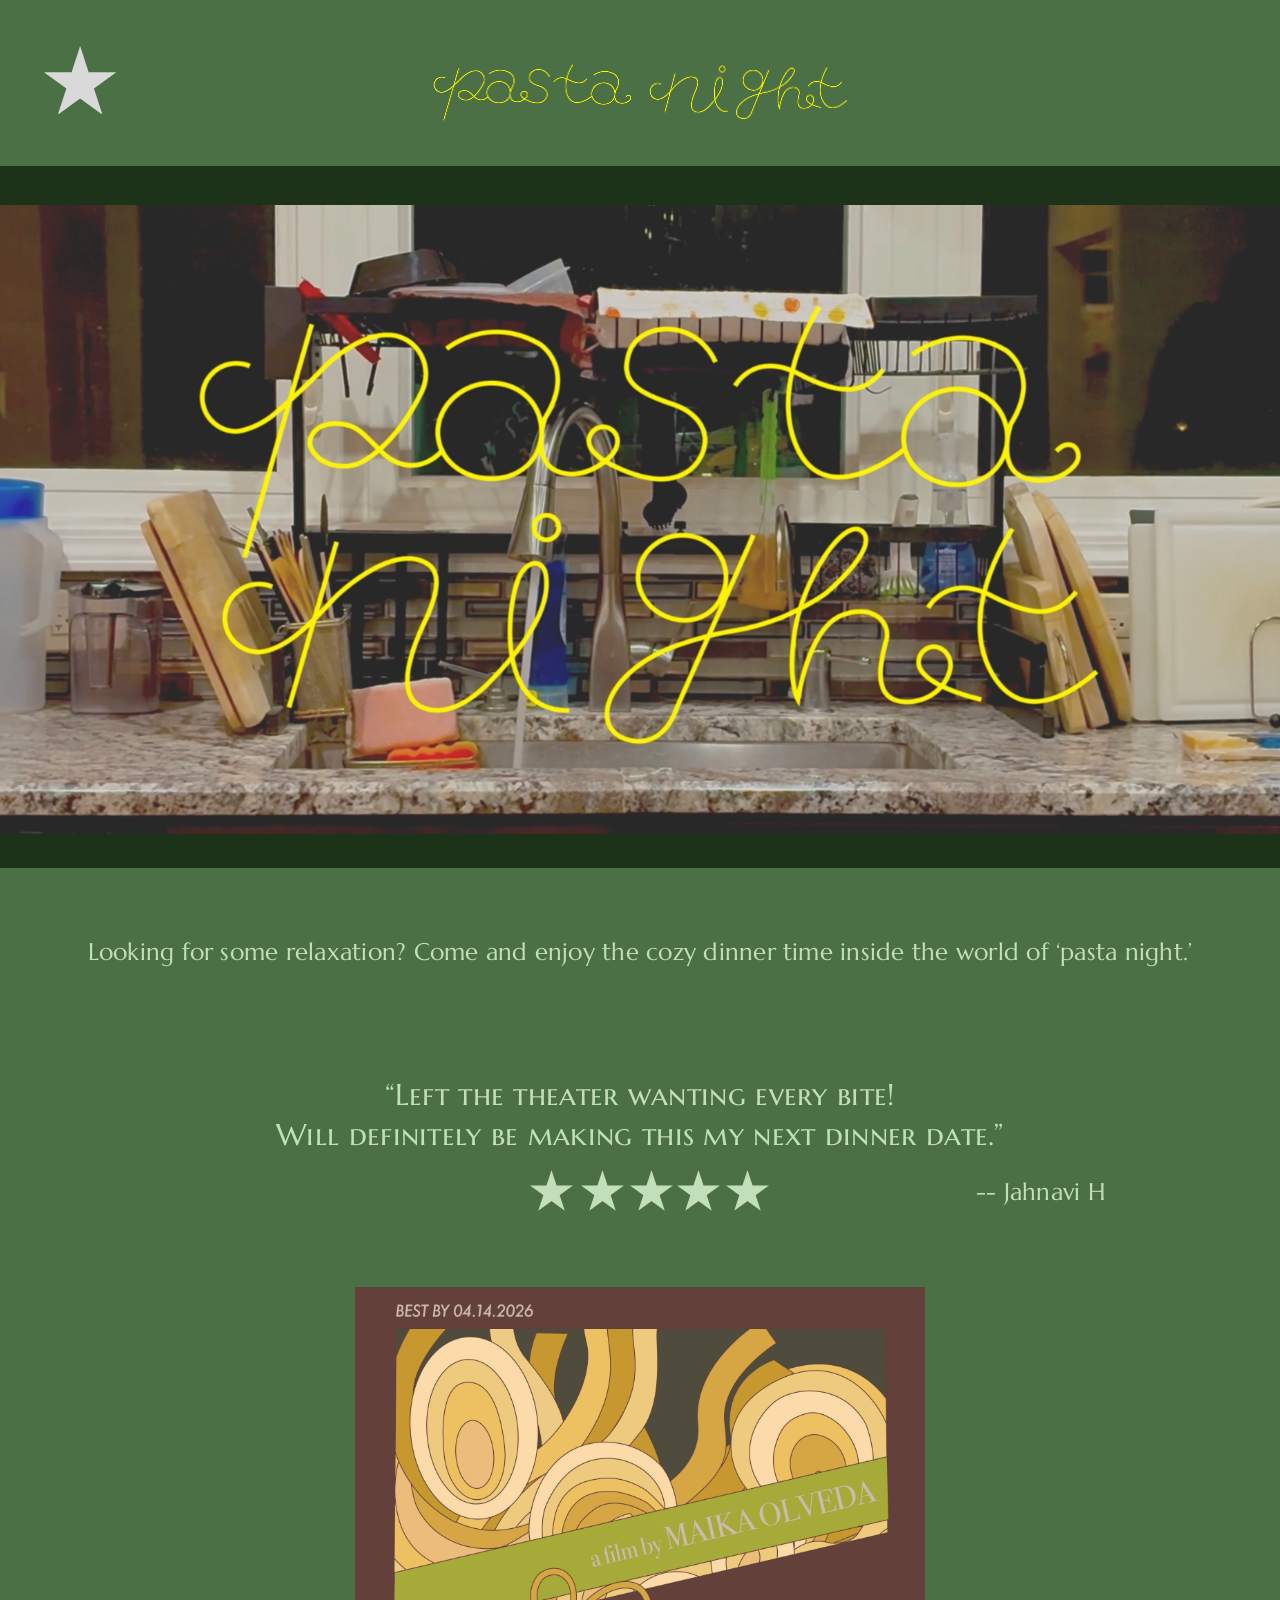
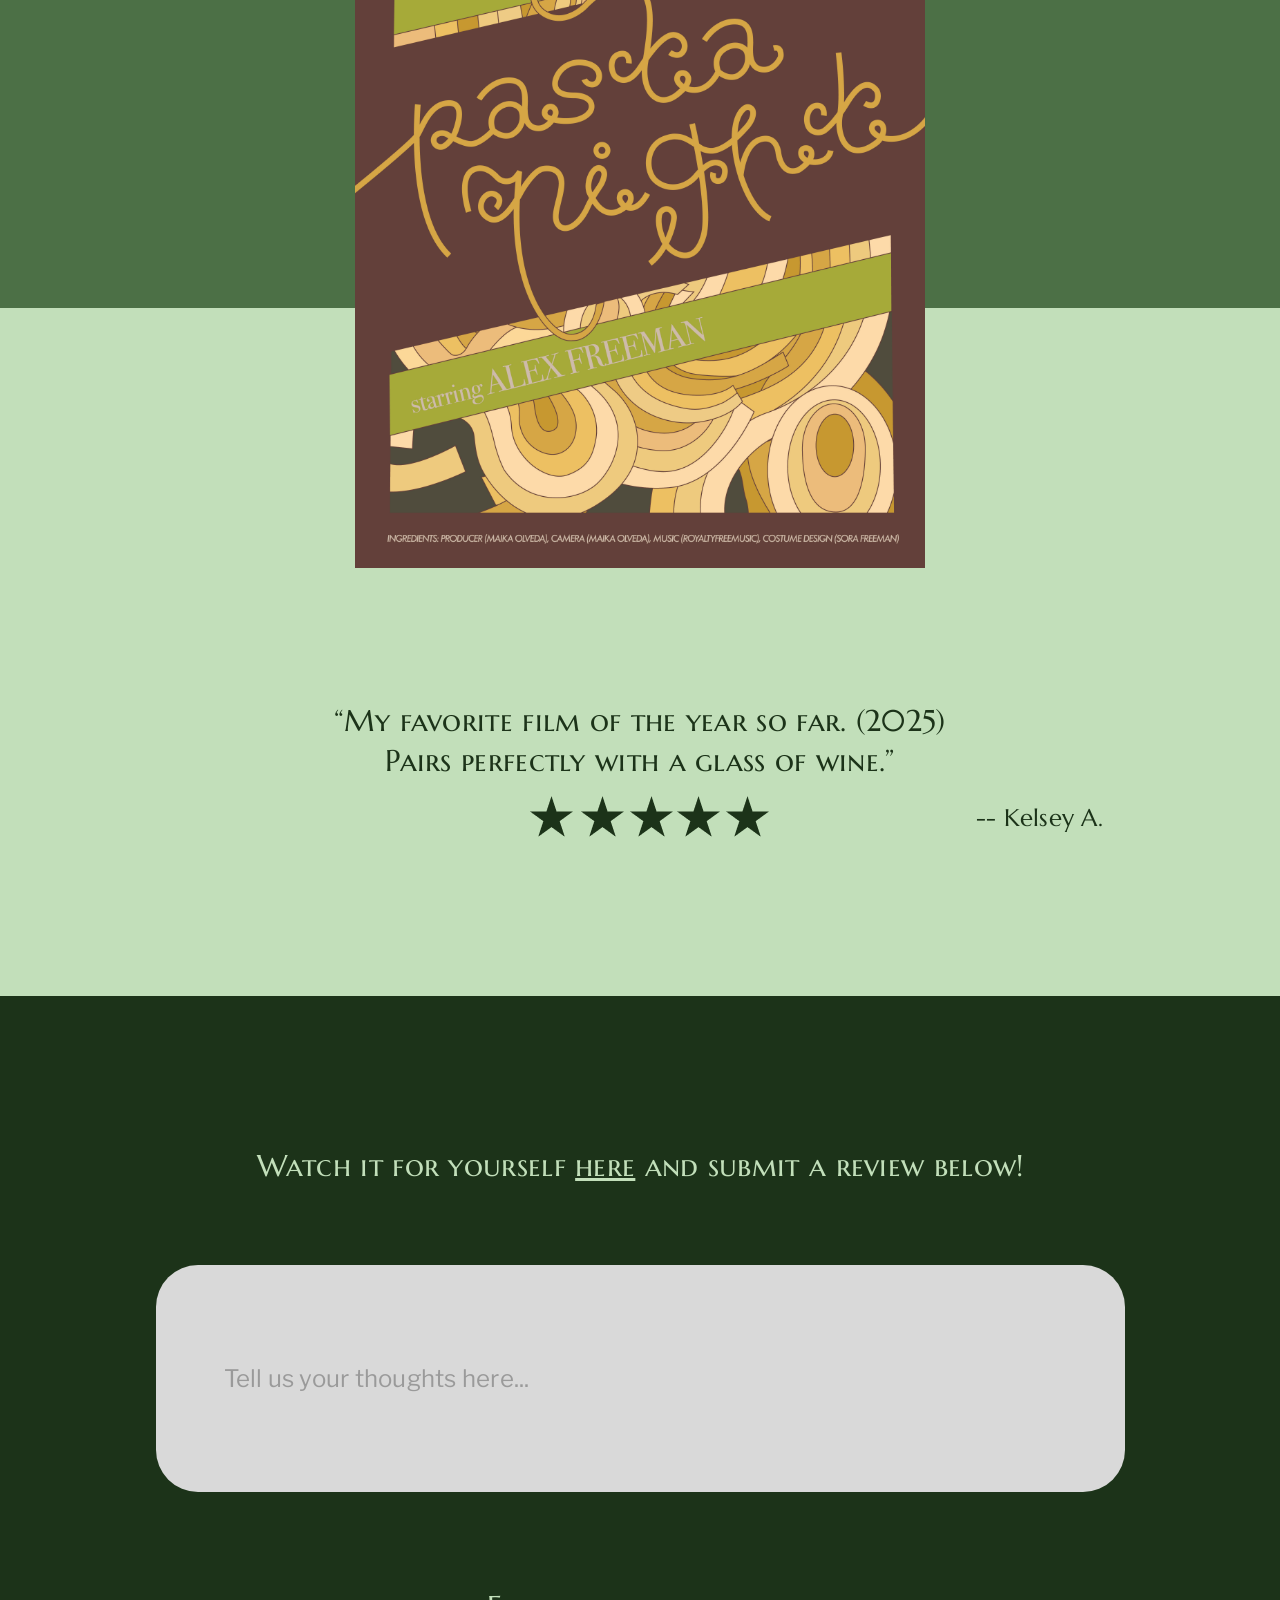
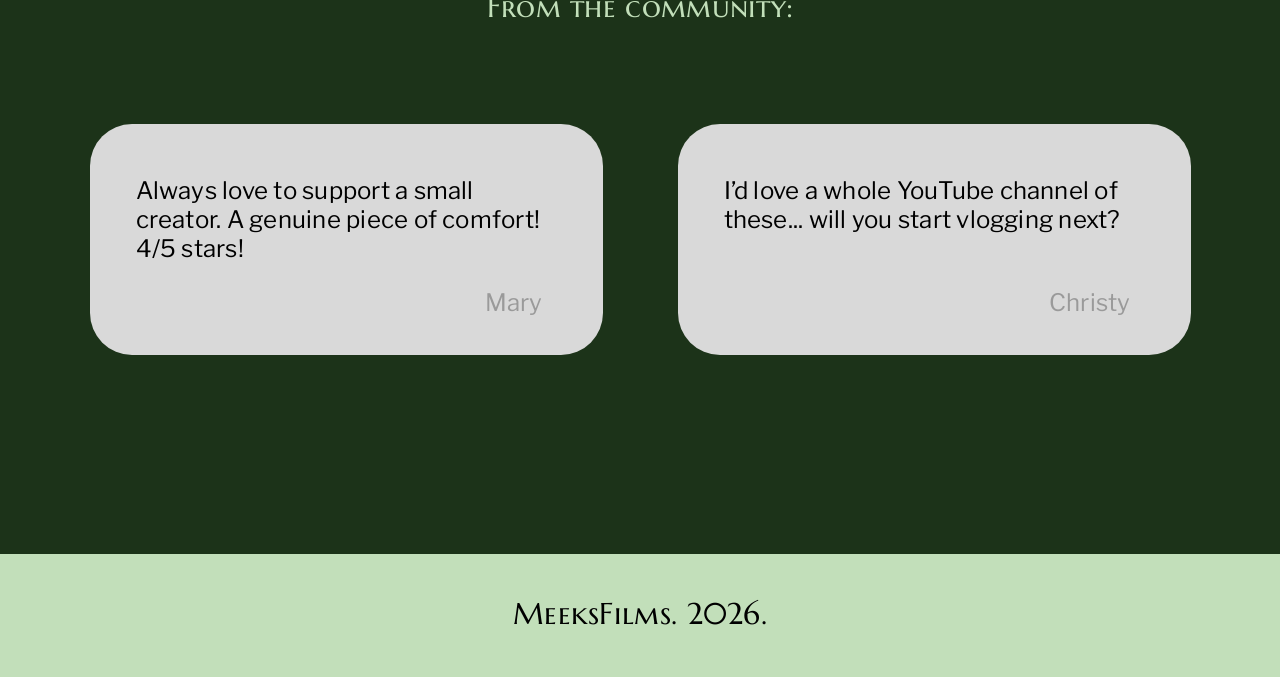
==== index.html @ b34c4b1b "first page" ====
<!DOCTYPE html>
<html lang="en">
<head>
  <meta charset="utf-8">
  <meta name="viewport" content="width=device-width, initial-scale=1">
  <title>Pasta Night</title>
  <link href="https://fonts.googleapis.com/css2?family=Libre+Franklin&family=Marcellus&family=Marcellus+SC&display=swap" rel="stylesheet">
  <link href="styles.css" rel="stylesheet">
</head>
<body class="page">

  <header class="site-header">
    <nav>
      <ul class="nav-list">
        <li class="star-item">
          <button class="star-button" popovertarget="site-menu">
            <img class="star-image" src="images/star-7.png" alt="Open menu">
            <img class="star-image-hover" src="images/star-7-hover.png" alt="">
          </button>
        </li>
        <li class="logo-item">
          <a class="logo-link" href="index.html">
            <img class="logo-pasta" src="images/object-1.png" alt="pasta">
            <img class="logo-night" src="images/object-2.png" alt="night">
          </a>
        </li>
      </ul>
    </nav>

    <nav class="menu-panel" id="site-menu" popover>
      <button class="menu-star-button" popovertarget="site-menu" popovertargetaction="hide">
        <img class="menu-star-image" src="images/star-7.png" alt="Close menu">
      </button>
      <ul class="menu-list">
        <li><a class="menu-link" href="about.html">About</a></li>
        <li><a class="menu-link" href="film.html">Film</a></li>
        <li><a class="menu-link" href="recipe.html">Recipe</a></li>
        <li><a class="menu-link" href="concepts.html">Concepts &amp; Stills</a></li>
        <li><a class="menu-link" href="credits.html">Credits</a></li>
      </ul>
    </nav>
  </header>

  <main>

    <section class="hero">
      <img class="hero-image" src="images/image-16.png" alt="Pasta Night title over a kitchen counter">
    </section>

    <section class="quote-section green-section">
      <p class="intro-text">Looking for some relaxation? Come and enjoy the cozy dinner time inside the world of ‘pasta night.’</p>
      <div class="page-width">
        <p class="quote-text">“Left the theater wanting every bite!<br>Will definitely be making this my next dinner date.”</p>
        <div class="review-row">
          <img class="review-stars" src="images/group-1.png" alt="5 stars">
          <p class="review-name">-- Jahnavi H</p>
        </div>
      </div>
    </section>

    <section class="poster-section">
      <img class="poster-image" src="images/finalposterp2-1.jpg" alt="Pasta Night movie poster">
    </section>

    <section class="quote-section light-section">
      <div class="page-width">
        <p class="quote-text dark-text">“My favorite film of the year so far. (2025)<br>Pairs perfectly with a glass of wine.”</p>
        <div class="review-row">
          <img class="review-stars" src="images/group-2.png" alt="5 stars">
          <p class="review-name dark-text">-- Kelsey A.</p>
        </div>
      </div>
    </section>

    <section class="review-section">
      <p class="section-heading">Watch it for yourself <a class="watch-link" href="film.html">here</a> and submit a review below!</p>

      <div class="review-area">
        <button class="review-box review-box-tall review-hint">Tell us your thoughts here...</button>
      </div>

      <h2 class="section-heading community-heading">From the community:</h2>

      <div class="comment-list">
        <article class="comment-card">
          <p class="comment-text">Always love to support a small creator. A genuine piece of comfort!<br>4/5 stars!</p>
          <p class="comment-name">Mary</p>
        </article>
        <article class="comment-card">
          <p class="comment-text">I’d love a whole YouTube channel of these... will you start vlogging next?</p>
          <p class="comment-name">Christy</p>
        </article>
      </div>
    </section>

  </main>

  <footer class="site-footer">
    <p class="footer-text">MeeksFilms. 2026.</p>
  </footer>

  <script src="script.js"></script>
</body>
</html>
---- styles.css ----
/* ---------- Colors (from the Figma variables) ---------- */

body {
  --primary: #4c7046;
  --secondary: #1c3319;
  --tertiary: #c2dfba;
  --gray-text: #9a9a9a;
  --card-gray: #d9d9d9;
}

/* ---------- Page basics ---------- */

.page {
  margin: 0;
  background-color: var(--tertiary);
  font-family: "Libre Franklin", sans-serif;
  font-size: 24px;
}

/* The Figma design is 1280px wide. This keeps the content
   that wide and centered on bigger screens. */
.page-width {
  width: 1280px;
  margin: 0 auto;
}

/* ---------- Header ---------- */

/* The star sits in the top left corner of the browser window.
   The right padding (44px + the star's 72px) matches the space the
   star takes up, so the logo stays centered on the page. */
.site-header {
  height: 166px;
  padding-right: 116px;
  background-color: var(--primary);
}

.nav-list {
  display: flex;
  margin: 0;
  padding: 0;
  list-style: none;
}

.star-item {
  margin: 46px 0 0 44px;
}

/* The star is a button so that it can open the menu */
.star-button {
  display: block;
  padding: 0;
  border: 0;
  background: none;
  cursor: pointer;
}

.star-image {
  display: block;
  width: 72px;
  height: auto;
}

/* A second star, colored with "secondary", that only shows on hover */
.star-image-hover {
  display: none;
  width: 72px;
  height: auto;
}

.star-button:hover .star-image {
  display: none;
}

.star-button:hover .star-image-hover {
  display: block;
}

/* ---------- Pop-up menu ---------- */

/* The browser already puts a popover on top of the page and hides it
   until the star is clicked. These styles place it in the top left
   corner so the two stars line up. */
.menu-panel {
  box-sizing: border-box;
  top: -15px;
  left: -15px;
  width: 412px;
  height: 524px;
  margin: 0;
  padding: 61px 0 0 59px;
  border: 0;
  background-color: rgba(28, 51, 25, 0.87);
}

.menu-star-button {
  display: block;
  margin: 0 0 24px 0;
  padding: 0;
  border: 0;
  background: none;
  cursor: pointer;
}

.menu-star-image {
  display: block;
  width: 72px;
  height: auto;
}

.menu-list {
  margin: 0 0 0 13px;
  padding: 0;
  list-style: none;
}

.menu-link {
  display: block;
  padding: 8px 0;
  font-family: "Marcellus", serif;
  font-size: 32px;
  line-height: 43px;
  letter-spacing: 0.32px;
  text-decoration: none;
  color: #ffffff;
}

/* "auto" on the left and right pushes the logo to the middle */
.logo-item {
  margin: 64px auto 0 auto;
}

.logo-link {
  display: flex;
  gap: 18px;
}

.logo-pasta {
  width: 198px;
  height: auto;
}

.logo-night {
  width: 198px;
  height: auto;
  transform: rotate(-0.5deg);
}

/* ---------- Hero ---------- */

.hero {
  padding: 39px 0 34px 0;
  background-color: var(--secondary);
}

/* The image stays 1280px wide on every screen. On bigger screens the
   dark green behind it fills the extra space on the left and right. */
.hero-image {
  display: block;
  width: 1280px;
  height: 629px;
  margin: 0 auto;
  object-fit: cover;
}

/* ---------- Quote sections (the two reviews) ---------- */

.quote-section {
  text-align: center;
}

.green-section {
  padding: 70px 0 72px 0;
  background-color: var(--primary);
}

.light-section {
  padding: 133px 0 155px 0;
  background-color: var(--tertiary);
}

.intro-text {
  margin: 0 0 108px 0;
  font-family: "Marcellus", serif;
  font-size: 24px;
  line-height: 29px;
  letter-spacing: 0.24px;
  color: var(--tertiary);
}

.quote-text {
  margin: 0 0 15px 0;
  font-family: "Marcellus SC", serif;
  font-size: 30px;
  line-height: 40px;
  letter-spacing: 0.3px;
  color: var(--tertiary);
}

/* The stars start 529px from the left edge, the name sits to their right */
.review-row {
  display: flex;
  align-items: center;
  padding-left: 529px;
  text-align: left;
}

.review-stars {
  display: block;
  width: 241px;
  height: 45px;
}

.review-name {
  margin: 0 0 0 206px;
  font-family: "Marcellus", serif;
  font-size: 24px;
  line-height: 29px;
  letter-spacing: 0.24px;
  color: var(--tertiary);
}

/* Put this class on text that sits on the light green background */
.dark-text {
  color: var(--secondary);
}

/* ---------- Poster ---------- */

/* The poster overlaps two colors. The top 621px is dark green and
   the rest is light green, so the poster looks like it sits on both. */
.poster-section {
  display: flex;
  justify-content: center;
  background: linear-gradient(var(--primary) 621px, var(--tertiary) 621px);
}

.poster-image {
  display: block;
  width: 570px;
  height: 881px;
  object-fit: cover;
}

/* ---------- Submit a review ---------- */

.review-section {
  padding: 151px 0 199px 0;
  background-color: var(--secondary);
}

.section-heading {
  margin: 0 0 81px 0;
  font-family: "Marcellus SC", serif;
  font-size: 30px;
  font-weight: 400;
  line-height: 37px;
  letter-spacing: 0.3px;
  text-align: center;
  color: var(--tertiary);
}

.community-heading {
  margin-bottom: 99px;
}

.watch-link {
  color: var(--tertiary);
  text-decoration: underline;
}

/* The area stays 227px tall, so the page below does not jump
   when the box changes size */
.review-area {
  display: flex;
  justify-content: center;
  align-items: center;
  height: 227px;
  margin: 0 0 96px 0;
}

/* The box is a button. Clicking it runs script.js, which swaps
   the text and these classes to show each step of writing a review. */
.review-box {
  box-sizing: border-box;
  width: 969px;
  border: 0;
  border-radius: 42px;
  background-color: var(--card-gray);
  font-family: "Libre Franklin", sans-serif;
  font-size: 24px;
  line-height: 29px;
  letter-spacing: 0.24px;
  text-align: left;
  cursor: text;
}

/* The big box (review) and the small box (name) */
.review-box-tall {
  height: 227px;
  padding: 63px 68px;
}

.review-box-short {
  height: 104px;
  padding: 37px 68px;
}

/* Gray text is a hint, black text is "typed" text */
.review-hint {
  color: var(--gray-text);
}

.review-typed {
  color: #000000;
}

/* ---------- Community comments ---------- */

.comment-list {
  display: flex;
  justify-content: center;
  gap: 75px;
}

.comment-card {
  box-sizing: border-box;
  display: flex;
  flex-direction: column;
  justify-content: space-between;
  width: 513px;
  height: 231px;
  padding: 52px 46px 38px 46px;
  border-radius: 42px;
  background-color: var(--card-gray);
}

.comment-text {
  width: 421px;
  margin: 0;
  font-size: 24px;
  line-height: 29px;
  letter-spacing: 0.24px;
  color: #000000;
}

.comment-name {
  margin: 0 14px 0 0;
  font-size: 24px;
  line-height: 29px;
  letter-spacing: 0.24px;
  text-align: right;
  color: var(--gray-text);
}

/* ---------- Footer ---------- */

.site-footer {
  padding: 41px 0 45px 0;
  background-color: var(--tertiary);
}

.footer-text {
  margin: 0;
  font-family: "Marcellus SC", serif;
  font-size: 30px;
  line-height: 37px;
  letter-spacing: 0.3px;
  text-align: center;
  color: #000000;
}
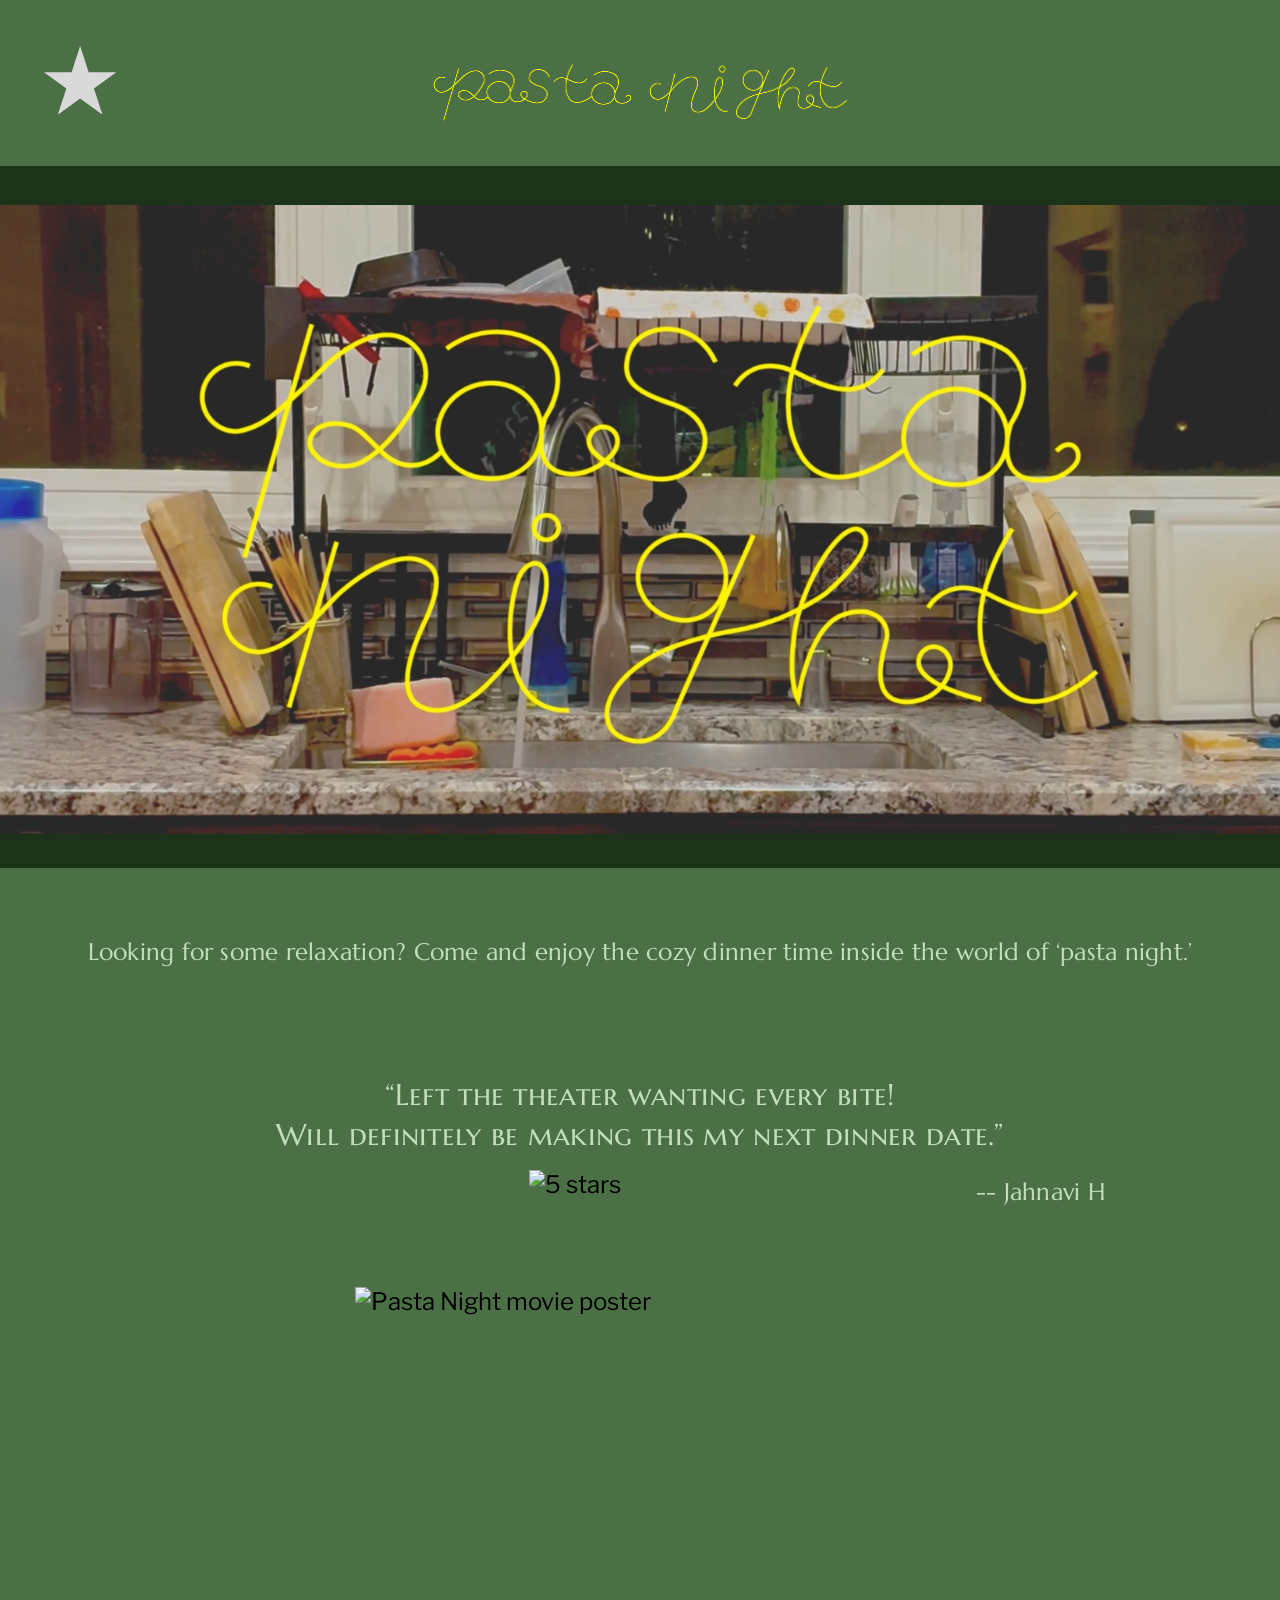
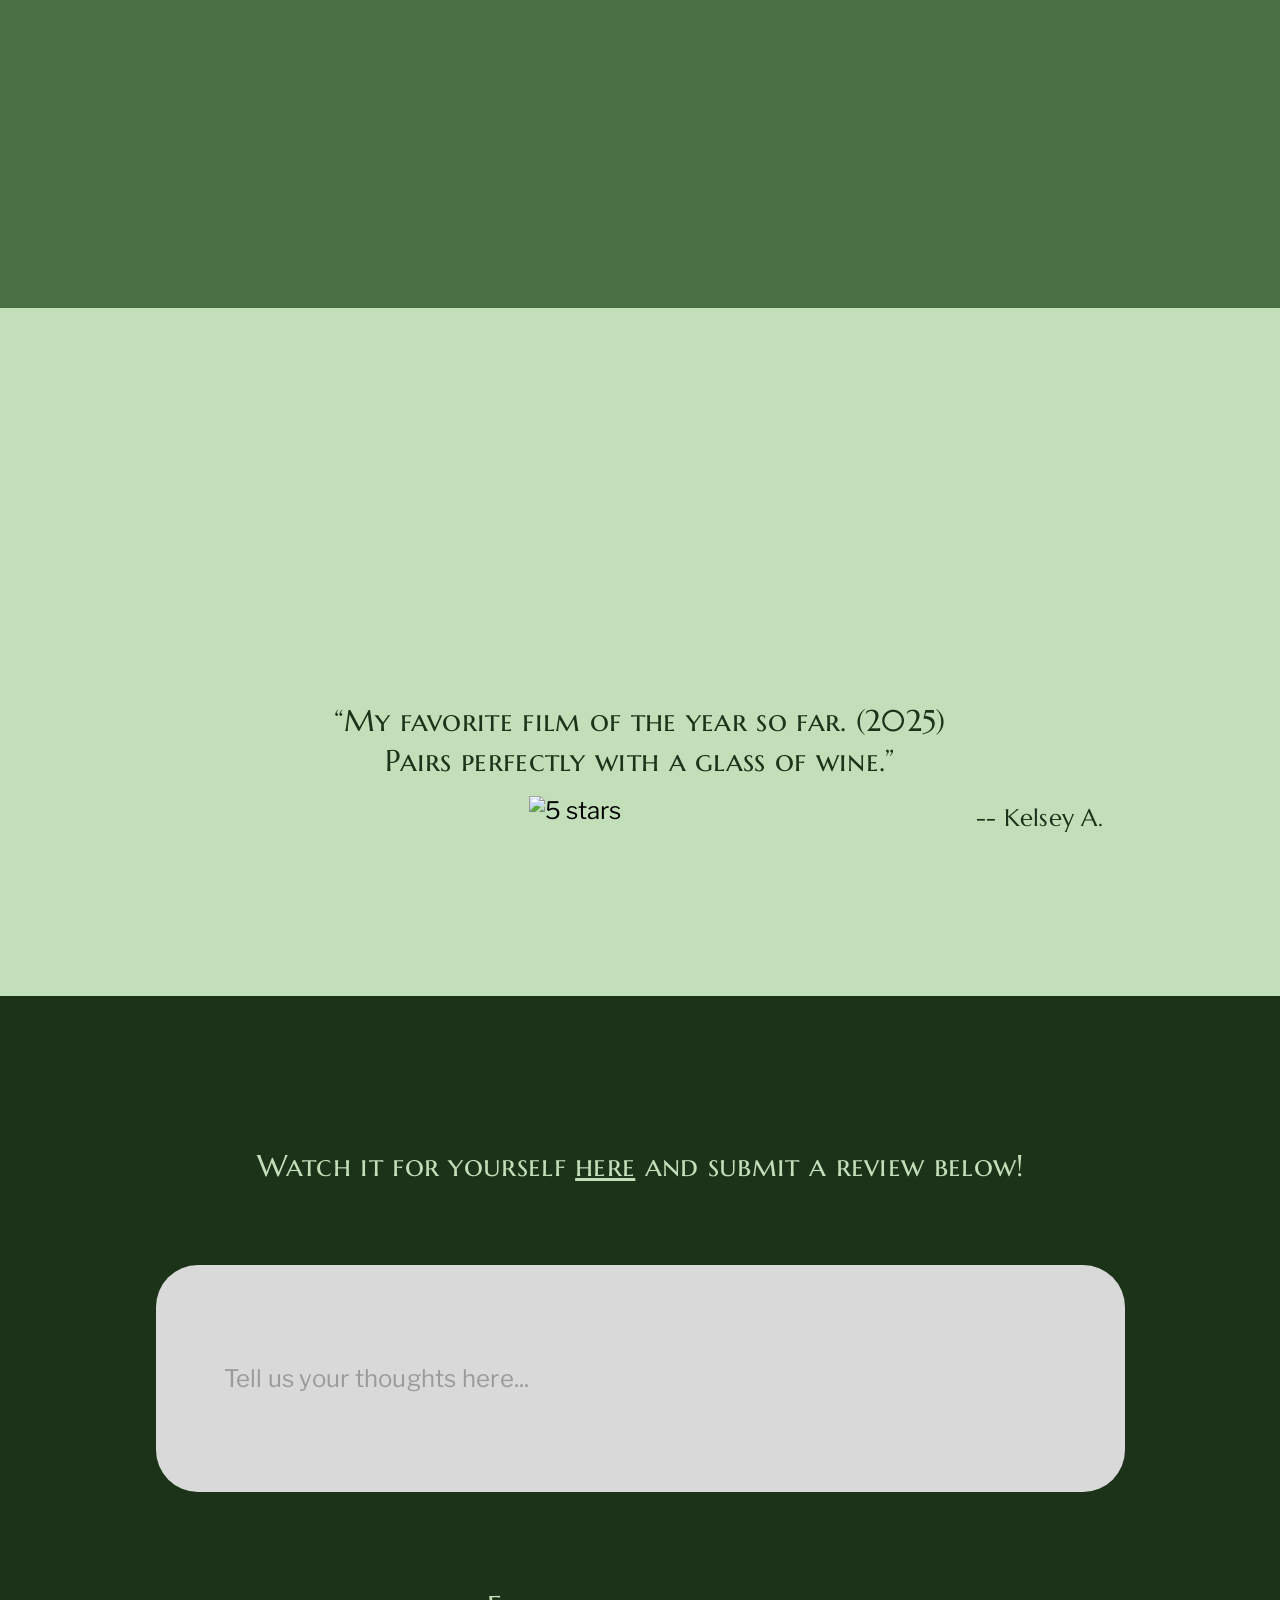
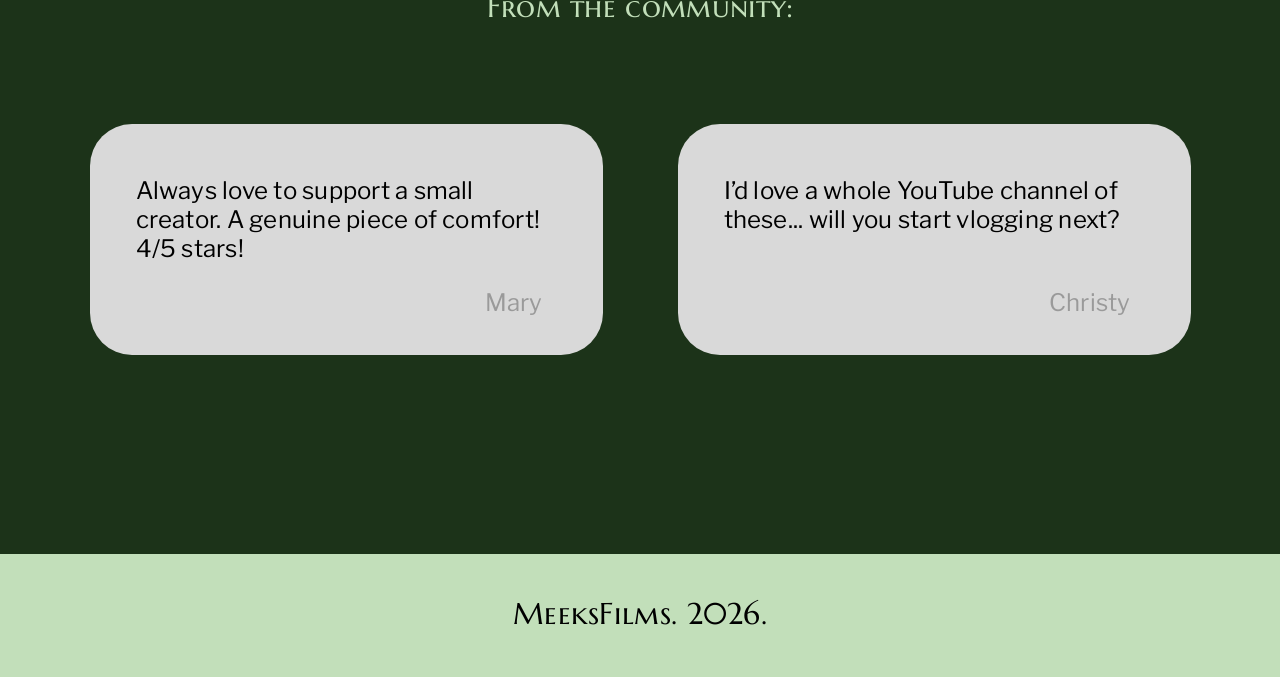
==== commit 49d917cf: "about and film page" ====
--- a/index.html
+++ b/index.html
@@ -52,21 +52,21 @@
       <div class="page-width">
         <p class="quote-text">“Left the theater wanting every bite!<br>Will definitely be making this my next dinner date.”</p>
         <div class="review-row">
-          <img class="review-stars" src="images/group-1.png" alt="5 stars">
+          <img class="review-stars" src="images/group-1.svg" alt="5 stars">
           <p class="review-name">-- Jahnavi H</p>
         </div>
       </div>
     </section>
 
     <section class="poster-section">
-      <img class="poster-image" src="images/finalposterp2-1.jpg" alt="Pasta Night movie poster">
+      <img class="poster-image" src="images/finalposterp2-1.png" alt="Pasta Night movie poster">
     </section>
 
     <section class="quote-section light-section">
       <div class="page-width">
         <p class="quote-text dark-text">“My favorite film of the year so far. (2025)<br>Pairs perfectly with a glass of wine.”</p>
         <div class="review-row">
-          <img class="review-stars" src="images/group-2.png" alt="5 stars">
+          <img class="review-stars" src="images/group-2.svg" alt="5 stars">
           <p class="review-name dark-text">-- Kelsey A.</p>
         </div>
       </div>
--- a/styles.css
+++ b/styles.css
@@ -353,11 +353,226 @@
   color: var(--gray-text);
 }
 
+/* ---------- About page: title bands ---------- */
+
+/* The dark green bars that hold "ABOUT" and "TEAM" */
+.title-band {
+  height: 136px;
+  margin-top: 12px;
+  background-color: var(--secondary);
+}
+
+.page-title {
+  margin: 0;
+  padding: 23px 53px 0 0;
+  font-family: "Syncopate", sans-serif;
+  font-size: 75px;
+  font-weight: 400;
+  line-height: 90px;
+  letter-spacing: -0.75px;
+  text-align: right;
+  color: var(--tertiary);
+}
+
+/* ---------- About page: film summary ---------- */
+
+/* Like the hero on the Home page, this photo stays 1280px wide */
+.about-photo {
+  display: block;
+  width: 1280px;
+  height: 626px;
+  margin: 12px auto 0 auto;
+  object-fit: cover;
+}
+
+.film-summary {
+  margin-top: 12px;
+  padding: 40px 0 50px 0;
+  background-color: var(--primary);
+}
+
+.film-summary-heading {
+  margin: 0 0 11px 39px;
+  font-family: "Marcellus", serif;
+  font-size: 32px;
+  font-weight: 400;
+  line-height: 40px;
+  letter-spacing: 0.32px;
+  color: #ffffff;
+}
+
+.film-summary-text {
+  margin: 0 0 0 53px;
+  max-width: 1174px;
+  font-size: 24px;
+  line-height: 29px;
+  letter-spacing: 0.24px;
+  color: var(--tertiary);
+}
+
+/* ---------- About page: team ---------- */
+
+.team-intro {
+  margin: 41px 0 49px 0;
+  padding-left: 58px;
+  font-size: 24px;
+  line-height: 29px;
+  letter-spacing: 0.24px;
+  color: #000000;
+}
+
+/* Two team members side by side */
+.team-row {
+  display: flex;
+  justify-content: center;
+  gap: 155px;
+  margin-bottom: 67px;
+}
+
+.team-member {
+  width: 471px;
+}
+
+.photo-box {
+  position: relative;
+  width: 471px;
+  height: 458px;
+  overflow: hidden;
+}
+
+.photo-image {
+  display: block;
+  width: 471px;
+  height: 458px;
+  object-fit: cover;
+}
+
+/* The green cover with contact info. It is hidden until you hover the photo. */
+.photo-overlay {
+  display: none;
+  position: absolute;
+  top: 0;
+  left: 0;
+  flex-direction: column;
+  justify-content: center;
+  align-items: center;
+  gap: 30px;
+  width: 100%;
+  height: 100%;
+  background-color: rgba(76, 112, 70, 0.76);
+}
+
+.photo-box:hover .photo-overlay {
+  display: flex;
+}
+
+.overlay-text {
+  margin: 0;
+  font-size: 24px;
+  line-height: 29px;
+  letter-spacing: 0.24px;
+  text-align: center;
+  color: var(--tertiary);
+}
+
+/* Name on the left, role on the right */
+.member-heading {
+  display: flex;
+  justify-content: space-between;
+  align-items: baseline;
+  margin-top: 19px;
+}
+
+.member-name {
+  margin: 0;
+  font-family: "Marcellus", serif;
+  font-size: 32px;
+  font-weight: 400;
+  line-height: 40px;
+  letter-spacing: 0.32px;
+  color: #000000;
+}
+
+.member-role {
+  margin: 0;
+  font-size: 24px;
+  line-height: 29px;
+  letter-spacing: 0.24px;
+  color: #000000;
+}
+
+.member-bio {
+  margin: 27px 0 0 0;
+  font-size: 24px;
+  line-height: 29px;
+  letter-spacing: 0.24px;
+  color: #000000;
+}
+
+.member-quote {
+  margin: 30px 0 0 0;
+  font-size: 24px;
+  line-height: 29px;
+  letter-spacing: 0.24px;
+  text-align: right;
+  color: #000000;
+}
+
+.closing-photo {
+  display: block;
+  width: 1280px;
+  height: 685px;
+  margin: 10px auto 0 auto;
+  object-fit: cover;
+}
+
+/* ---------- Film page ---------- */
+
+/* The light green strip with the sentence under the FILM title */
+.film-intro {
+  margin-top: 0;
+  padding: 39px 0 36px 44px;
+  background-color: var(--tertiary);
+}
+
+.film-intro-text {
+  margin: 0;
+  font-size: 24px;
+  line-height: 29px;
+  letter-spacing: 0.24px;
+  color: #000000;
+}
+
+.film-link {
+  color: var(--primary);
+  text-decoration: underline;
+}
+
+/* The dark green box that holds the video.
+   107px + 640px video + 107px = 854px tall, like the Figma design. */
+.video-section {
+  padding: 107px 0;
+  background-color: var(--primary);
+}
+
+.video-player {
+  display: block;
+  width: 1138px;
+  height: 640px;
+  margin: 0 auto;
+  border: 0;
+}
+
 /* ---------- Footer ---------- */
 
 .site-footer {
   padding: 41px 0 45px 0;
   background-color: var(--tertiary);
+}
+
+/* The Film page has a taller footer with extra light green space above the text */
+.film-footer {
+  padding: 252px 0 45px 0;
 }
 
 .footer-text {
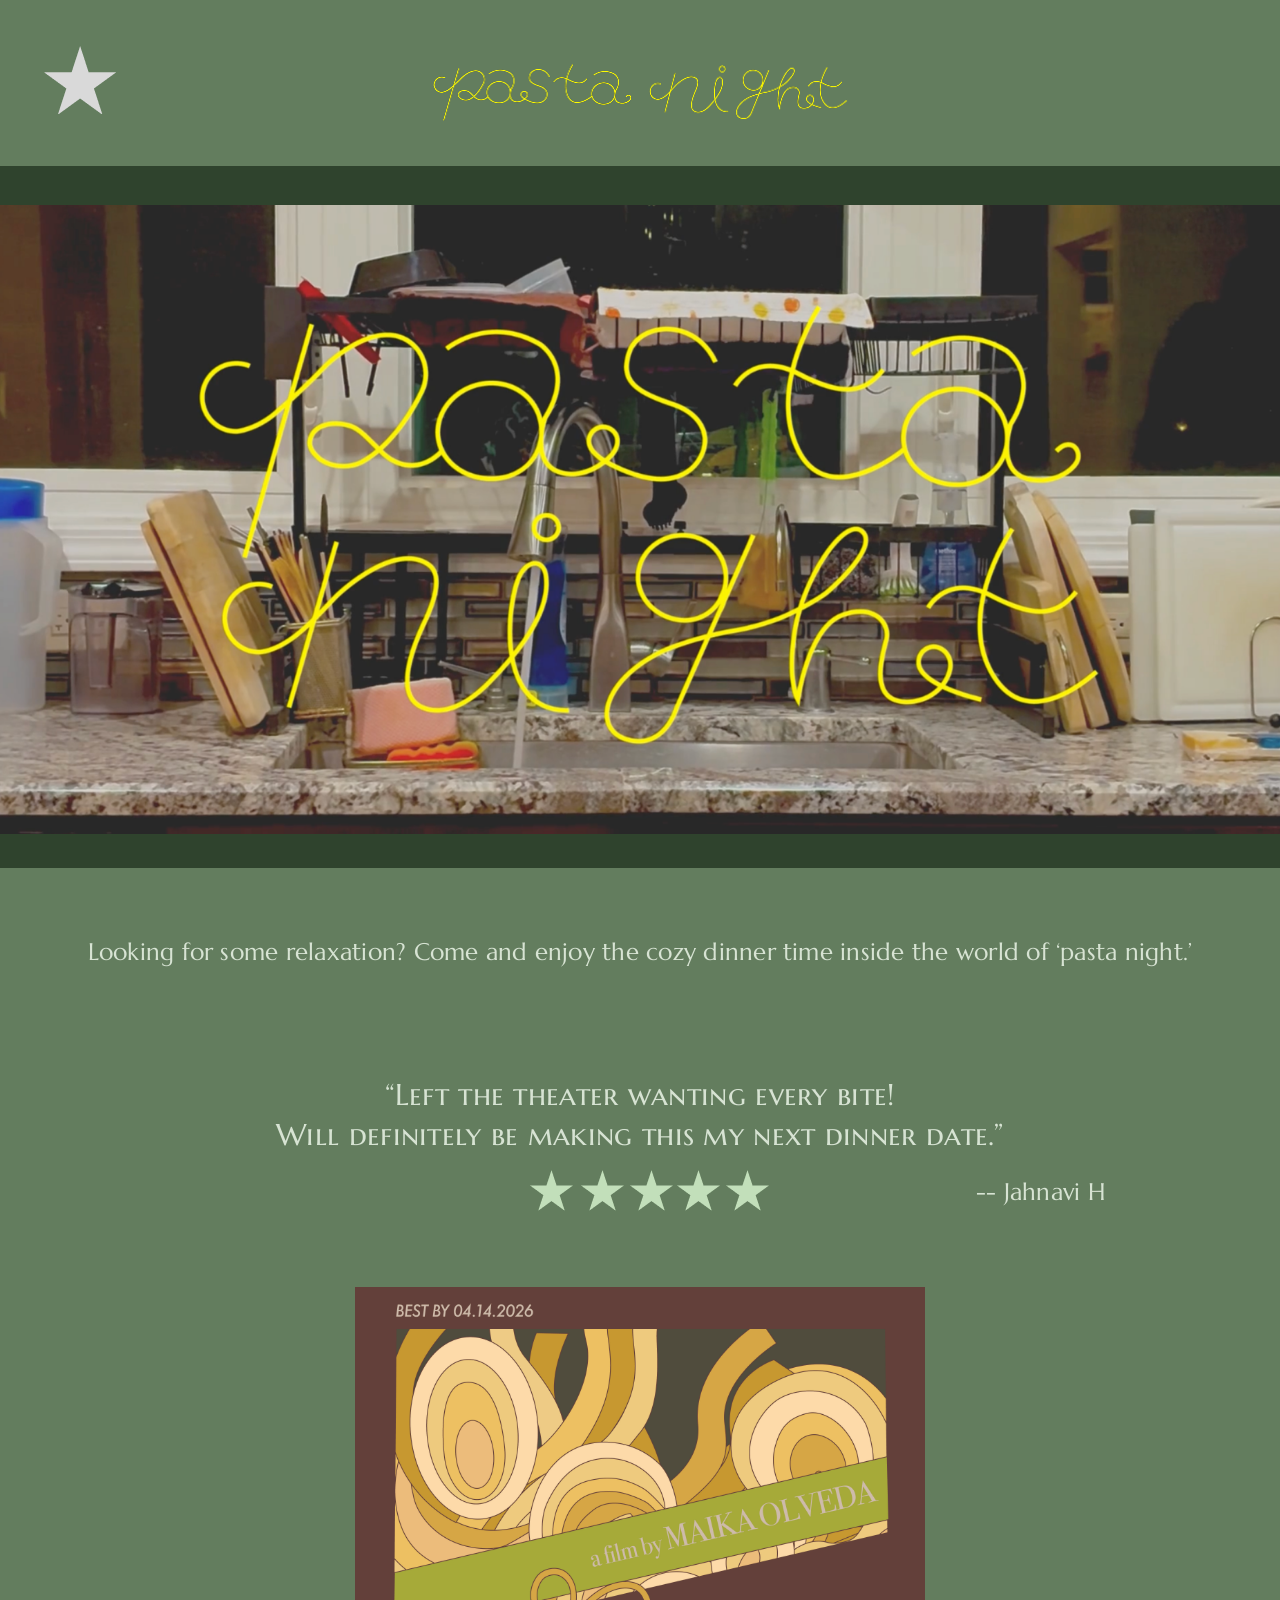
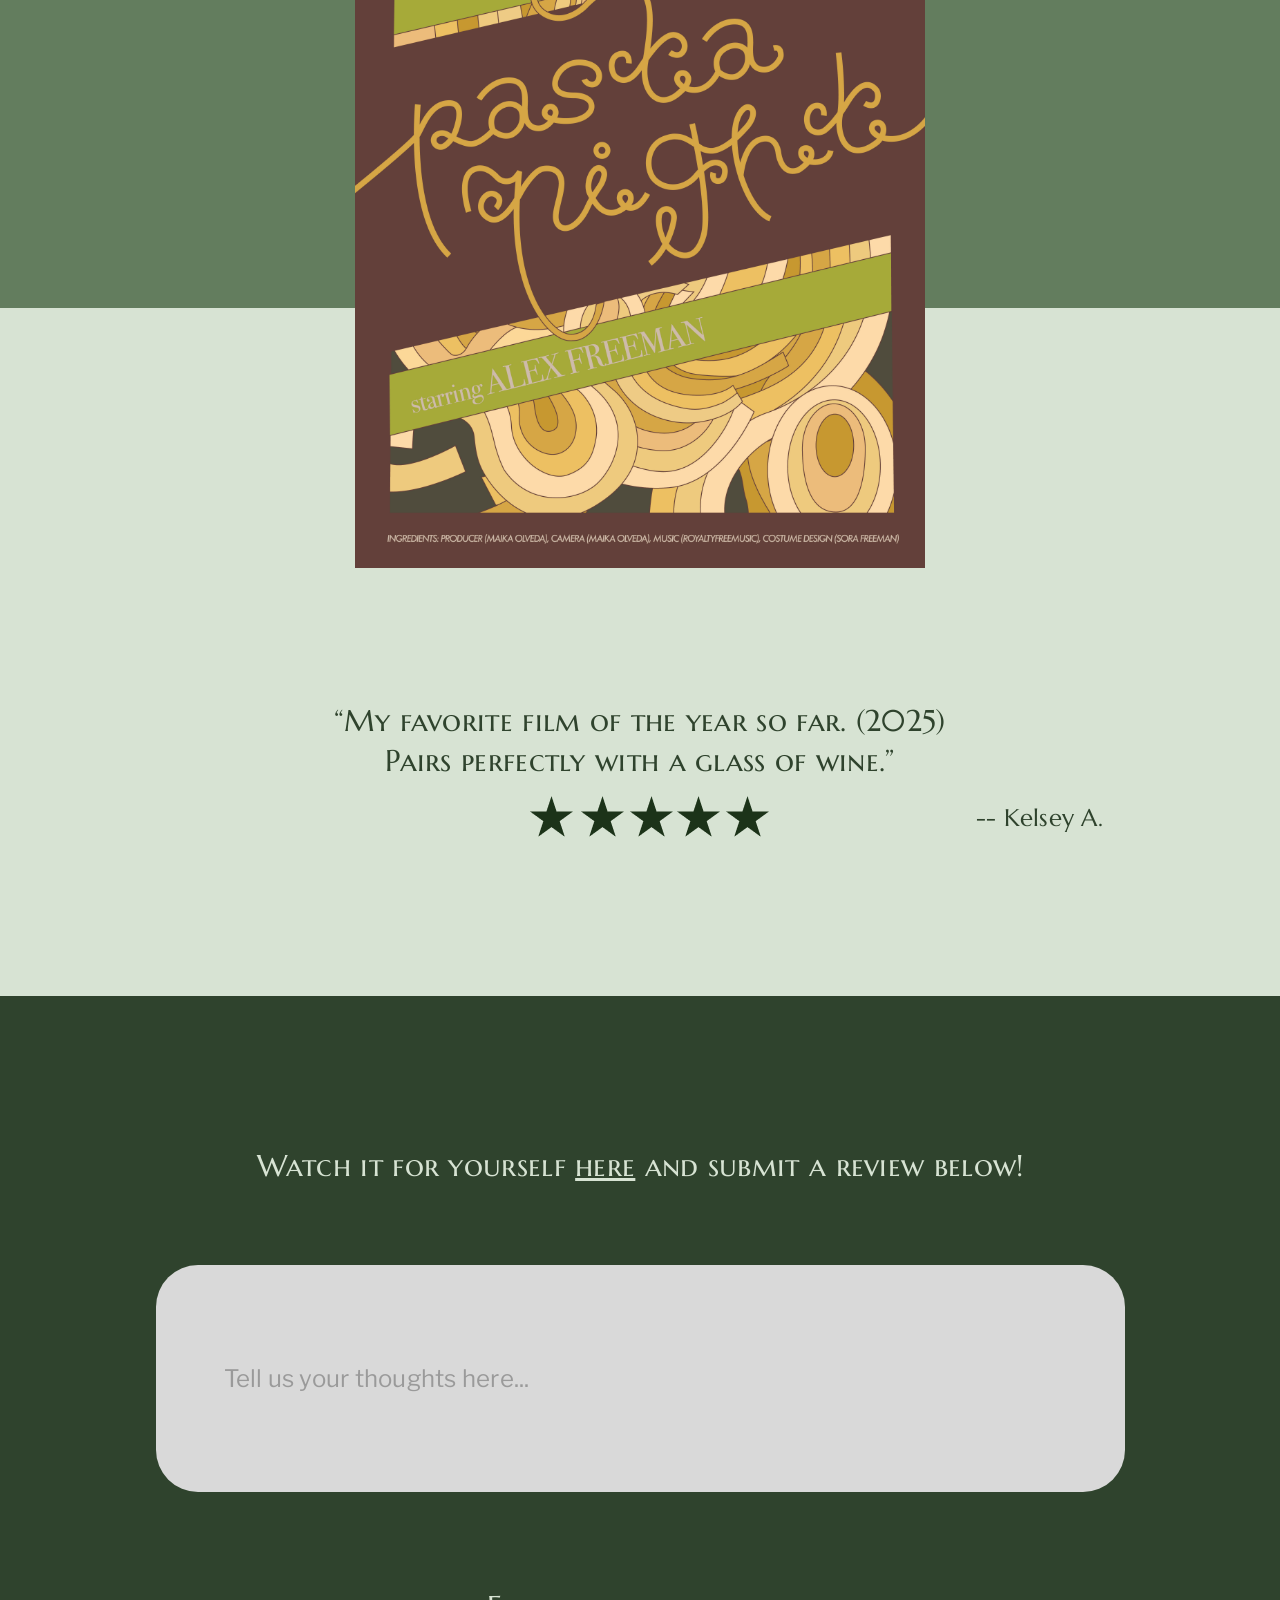
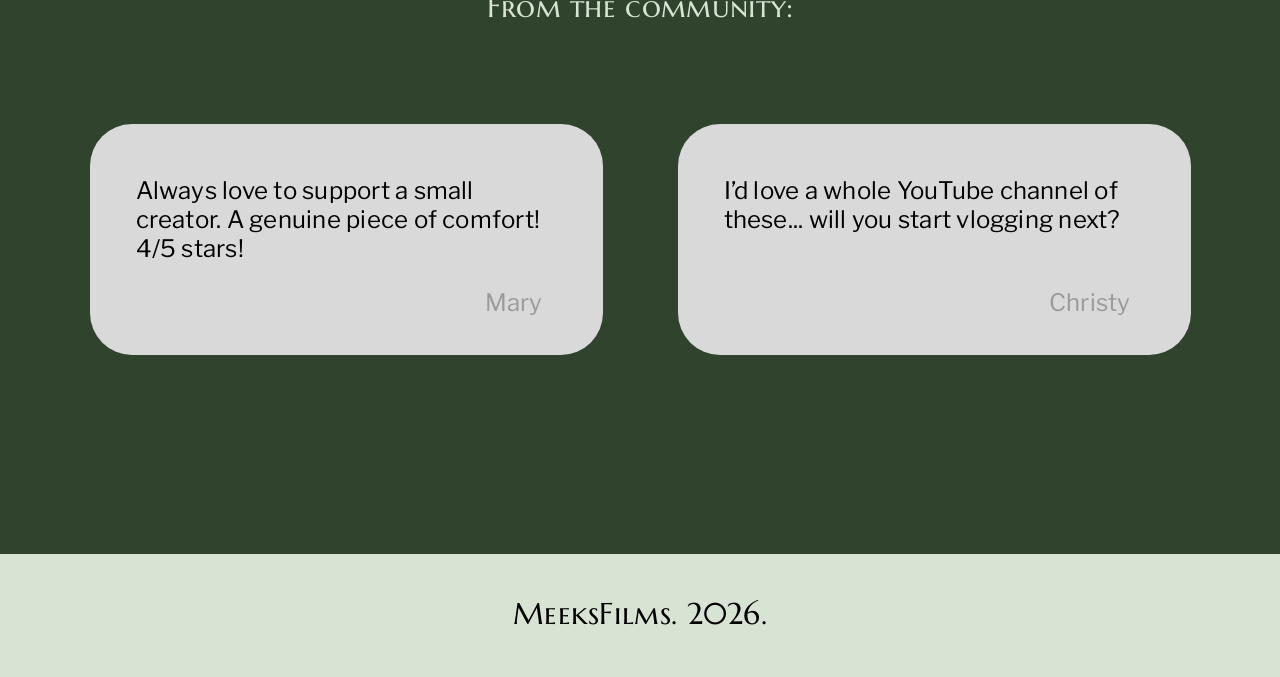
==== commit 2382c36a: "finished desktop all pages" ====
--- a/index.html
+++ b/index.html
@@ -35,7 +35,7 @@
         <li><a class="menu-link" href="about.html">About</a></li>
         <li><a class="menu-link" href="film.html">Film</a></li>
         <li><a class="menu-link" href="recipe.html">Recipe</a></li>
-        <li><a class="menu-link" href="concepts.html">Concepts &amp; Stills</a></li>
+        <li><a class="menu-link" href="concepts.html">Concepts</a></li>
         <li><a class="menu-link" href="credits.html">Credits</a></li>
       </ul>
     </nav>
@@ -52,21 +52,21 @@
       <div class="page-width">
         <p class="quote-text">“Left the theater wanting every bite!<br>Will definitely be making this my next dinner date.”</p>
         <div class="review-row">
-          <img class="review-stars" src="images/group-1.svg" alt="5 stars">
+          <img class="review-stars" src="images/group-1.png" alt="5 stars">
           <p class="review-name">-- Jahnavi H</p>
         </div>
       </div>
     </section>
 
     <section class="poster-section">
-      <img class="poster-image" src="images/finalposterp2-1.png" alt="Pasta Night movie poster">
+      <img class="poster-image" src="images/finalposterp2-1.jpg" alt="Pasta Night movie poster">
     </section>
 
     <section class="quote-section light-section">
       <div class="page-width">
         <p class="quote-text dark-text">“My favorite film of the year so far. (2025)<br>Pairs perfectly with a glass of wine.”</p>
         <div class="review-row">
-          <img class="review-stars" src="images/group-2.svg" alt="5 stars">
+          <img class="review-stars" src="images/group-2.png" alt="5 stars">
           <p class="review-name dark-text">-- Kelsey A.</p>
         </div>
       </div>
--- a/styles.css
+++ b/styles.css
@@ -1,9 +1,9 @@
 /* ---------- Colors (from the Figma variables) ---------- */
 
 body {
-  --primary: #4c7046;
-  --secondary: #1c3319;
-  --tertiary: #c2dfba;
+  --primary: #637d5e;
+  --secondary: #2f432d;
+  --tertiary: #d7e3d3;
   --gray-text: #9a9a9a;
   --card-gray: #d9d9d9;
 }
@@ -90,7 +90,7 @@
   margin: 0;
   padding: 61px 0 0 59px;
   border: 0;
-  background-color: rgba(28, 51, 25, 0.87);
+  background-color: rgba(47, 67, 45, 0.87);
 }
 
 .menu-star-button {
@@ -459,7 +459,7 @@
   gap: 30px;
   width: 100%;
   height: 100%;
-  background-color: rgba(76, 112, 70, 0.76);
+  background-color: rgba(99, 125, 94, 0.76);
 }
 
 .photo-box:hover .photo-overlay {
@@ -531,7 +531,7 @@
 /* The light green strip with the sentence under the FILM title */
 .film-intro {
   margin-top: 0;
-  padding: 39px 0 36px 44px;
+  padding: 39px 0 36px 0;
   background-color: var(--tertiary);
 }
 
@@ -540,6 +540,7 @@
   font-size: 24px;
   line-height: 29px;
   letter-spacing: 0.24px;
+  text-align: center;
   color: #000000;
 }
 
@@ -563,6 +564,483 @@
   border: 0;
 }
 
+/* ---------- Recipe page ---------- */
+
+/* The light green strip with the sentence under the RECIPE title */
+.recipe-intro {
+  padding: 39px 0 36px 0;
+  background-color: var(--tertiary);
+}
+
+.recipe-intro-text {
+  margin: 0;
+  font-size: 24px;
+  line-height: 29px;
+  letter-spacing: 0.24px;
+  text-align: center;
+  color: #000000;
+}
+
+.recipe-link {
+  color: var(--primary);
+  text-decoration: underline;
+}
+
+/* The green box with the dish name on the left and the photo on the right.
+   52px + 321px photo + 49px = 422px tall, like the Figma design. */
+.recipe-top {
+  background-color: var(--primary);
+}
+
+.recipe-top-row {
+  box-sizing: border-box;
+  display: flex;
+  justify-content: space-between;
+  width: 1280px;
+  margin: 0 auto;
+  padding: 52px 40px 49px 40px;
+}
+
+.recipe-title {
+  width: 524px;
+  margin: 60px 0 0 0;
+  font-family: "Young Serif", serif;
+  font-size: 64px;
+  font-weight: 400;
+  line-height: 68px;
+  letter-spacing: -2.56px;
+  color: #ffffff;
+}
+
+.recipe-photo {
+  display: block;
+  width: 529px;
+  height: 321px;
+  object-fit: cover;
+}
+
+/* Ingredients and Steps each have a photo at the top with a dark green
+   layer on top of it. The layer covers the whole box, so the part below
+   the photo turns a muted green. Each box is 1280px wide and centered, the
+   same width as its photo, so the dark green never spills past the photo. */
+.ingredients-section {
+  margin-top: 16px;
+}
+
+.ingredients-box {
+  width: 1280px;
+  margin: 0 auto;
+  padding: 318px 0 54px 0;
+  background-color: var(--tertiary);
+  background-image: linear-gradient(rgba(47, 67, 45, 0.61), rgba(47, 67, 45, 0.61)), url("images/image-22.png");
+  background-repeat: no-repeat;
+  background-position: center top;
+  background-size: 100% 100%, 1280px 390px;
+}
+
+.steps-section {
+  margin-top: 17px;
+}
+
+.steps-box {
+  width: 1280px;
+  margin: 0 auto;
+  padding: 320px 0 57px 0;
+  background-color: var(--tertiary);
+  background-image: linear-gradient(rgba(47, 67, 45, 0.61), rgba(47, 67, 45, 0.61)), url("images/image-23.png");
+  background-repeat: no-repeat;
+  background-position: center top;
+  background-size: 100% 100%, 1280px 392px;
+}
+
+.recipe-heading {
+  margin: 0 0 78px 89px;
+  font-family: "Young Serif", serif;
+  font-size: 30px;
+  font-weight: 400;
+  line-height: 39px;
+  letter-spacing: -1.2px;
+  color: #ffffff;
+}
+
+/* The Steps heading sits a little farther from its list */
+.steps-heading {
+  margin-bottom: 84px;
+}
+
+/* Two bulleted columns side by side */
+.ingredient-columns {
+  display: flex;
+  padding-left: 101px;
+}
+
+.ingredient-list {
+  box-sizing: border-box;
+  margin: 0;
+  padding: 0 0 0 36px;
+  font-size: 24px;
+  line-height: 29px;
+  letter-spacing: 0.24px;
+  color: #ffffff;
+}
+
+/* This width starts the second column 445px after the first */
+.ingredient-list-first {
+  width: 445px;
+}
+
+.steps-list {
+  box-sizing: border-box;
+  width: 1072px;
+  margin: 0 0 0 95px;
+  padding: 0 0 0 36px;
+  font-size: 24px;
+  line-height: 29px;
+  letter-spacing: 0.24px;
+  color: #ffffff;
+}
+
+/* ---------- Concepts page: intro text ---------- */
+
+/* This sentence is centered under the CONCEPTS title */
+.concepts-intro {
+  padding: 37px 0 36px 0;
+  background-color: var(--tertiary);
+}
+
+.concepts-intro-text {
+  margin: 0;
+  font-size: 24px;
+  line-height: 29px;
+  letter-spacing: 0.24px;
+  text-align: center;
+  color: #000000;
+}
+
+/* ---------- Concepts page: typography title ---------- */
+
+/* The green bar that holds "TYPOGRAPHY". The line height matches the
+   bar's height, which centers the word up and down. */
+.typography-band {
+  height: 137px;
+  background-color: var(--primary);
+}
+
+.typography-title {
+  margin: 0;
+  padding-left: 31px;
+  font-family: "Syncopate", sans-serif;
+  font-size: 60px;
+  font-weight: 400;
+  line-height: 137px;
+  letter-spacing: -0.75px;
+  color: var(--tertiary);
+}
+
+/* ---------- Concepts page: card carousel ---------- */
+
+/* 119px + 601px cards + the arrow row = 846px tall, like the Figma design.
+   The 16px margin leaves a light green gap above, like the gap between the
+   Ingredients and Steps boxes on the Recipe page. */
+.carousel-section {
+  margin-top: 16px;
+  padding-top: 119px;
+  background-color: var(--primary);
+}
+
+/* The row of cards scrolls sideways. Each card snaps into place. */
+.carousel-track {
+  display: flex;
+  gap: 40px;
+  padding: 0 72px;
+  overflow-x: auto;
+  scroll-snap-type: x mandatory;
+  scroll-padding-left: 72px;
+}
+
+/* Every card is the same size. Anything that sticks out gets clipped. */
+.concept-card {
+  display: flex;
+  justify-content: center;
+  flex-shrink: 0;
+  width: 602px;
+  height: 601px;
+  overflow: hidden;
+  scroll-snap-align: start;
+}
+
+.concept-figure {
+  margin: 0;
+}
+
+.concept-image {
+  display: block;
+  object-fit: cover;
+}
+
+/* One size for each image, named after its layer in Figma */
+.image-8 {
+  width: 598px;
+  height: 462px;
+  margin-top: 6px;
+}
+
+.image-6 {
+  width: 352px;
+  height: 469px;
+}
+
+.image-7 {
+  width: 361px;
+  height: 468px;
+}
+
+/* Two pictures stacked in one card */
+.image-2 {
+  width: 301px;
+  height: 287px;
+}
+
+.image-4 {
+  width: 301px;
+  height: 172px;
+  margin-top: 17px;
+}
+
+/* This photo is tilted. The negative margin pulls it up, and the
+   card clips the part that sticks out the top. */
+.image-3 {
+  width: 563px;
+  height: 540px;
+  margin-top: -13px;
+  transform: rotate(-3.3deg);
+}
+
+.image-5 {
+  width: 568px;
+  height: 468px;
+}
+
+.image-9 {
+  width: 366px;
+  height: 468px;
+}
+
+.image-10 {
+  width: 351px;
+  height: 468px;
+}
+
+.concept-caption {
+  margin: 36px 0 0 0;
+  font-size: 24px;
+  line-height: 29px;
+  letter-spacing: 0.24px;
+  color: #ffffff;
+}
+
+/* Card with two stacked pictures: the caption sits a little closer */
+.concept-caption-short {
+  margin-top: 28px;
+}
+
+.concept-caption-tilted {
+  margin: 0 0 0 22px;
+}
+
+/* The two arrows are only a guide that shows people the cards scroll.
+   They are not buttons. The left padding lines the left arrow up
+   at 466px, like the Figma design. */
+.carousel-arrows {
+  display: flex;
+  gap: 59px;
+  padding: 14px 0 90px 466px;
+}
+
+.arrow-image {
+  display: block;
+  height: auto;
+}
+
+.arrow-image-left {
+  width: 138px;
+}
+
+.arrow-image-right {
+  width: 136px;
+}
+
+/* ---------- Concepts page: final typeface ---------- */
+
+.concept-heading {
+  margin: 0;
+  padding: 40px 0 26px 31px;
+  font-family: "Marcellus", serif;
+  font-size: 32px;
+  font-weight: 400;
+  line-height: 40px;
+  letter-spacing: 0.32px;
+  color: #000000;
+}
+
+/* The second heading has a little more space above and below */
+.concept-heading-low {
+  padding: 44px 0 27px 31px;
+}
+
+/* Black paragraph text that sits on the green boxes, right aligned.
+   The font, size, and spacing match the intro sentence at the top of the page. */
+.concept-paragraph {
+  width: 480px;
+  margin: 0;
+  font-family: "Libre Franklin", sans-serif;
+  font-size: 24px;
+  line-height: 29px;
+  letter-spacing: 0.24px;
+  text-align: right;
+  color: #000000;
+}
+
+/* 30px + 361px picture + 34px = 425px tall */
+.final-type-section {
+  background-color: var(--primary);
+}
+
+.final-type-row {
+  box-sizing: border-box;
+  display: flex;
+  justify-content: space-between;
+  width: 1280px;
+  margin: 0 auto;
+  padding: 30px 66px 34px 49px;
+}
+
+.final-type-image {
+  display: block;
+  width: 633px;
+  height: 361px;
+  object-fit: cover;
+}
+
+.final-type-text {
+  margin-top: 40px;
+}
+
+/* 34px + 323px picture + 44px = 401px tall */
+.film-type-section {
+  background-color: var(--primary);
+}
+
+.film-type-row {
+  box-sizing: border-box;
+  display: flex;
+  justify-content: space-between;
+  width: 1280px;
+  margin: 0 auto;
+  padding: 34px 39px 44px 56px;
+}
+
+.film-type-text {
+  margin-top: 24px;
+}
+
+.film-type-image {
+  display: block;
+  width: 657px;
+  height: 323px;
+  object-fit: cover;
+}
+
+/* ---------- Credits page ---------- */
+
+/* The light green strip with the sentence under the CREDITS title */
+.credits-intro {
+  padding: 38px 0;
+  background-color: var(--tertiary);
+}
+
+.credits-intro-text {
+  margin: 0;
+  font-size: 24px;
+  line-height: 29px;
+  letter-spacing: 0.24px;
+  text-align: center;
+  color: #000000;
+}
+
+/* 29px of extra space here plus the 90px under the last bar
+   leaves the same space above the footer as the Figma design */
+.credits-list {
+  padding-bottom: 29px;
+}
+
+/* Each credit is a green bar that opens and closes when you click it.
+   The 90px margin is the light green gap between bars. */
+.credit-item {
+  margin-bottom: 90px;
+  background-color: var(--primary);
+}
+
+/* The always visible part of the bar. Display flex also hides the
+   little arrow the browser adds to a summary on its own. */
+.credit-summary {
+  display: flex;
+  list-style: none;
+  cursor: pointer;
+}
+
+/* The words and the triangle stay inside the 1280px area, so they stay
+   lined up with the rest of the page on wide monitors */
+.credit-row {
+  box-sizing: border-box;
+  display: flex;
+  justify-content: space-between;
+  align-items: center;
+  width: 1280px;
+  height: 80px;
+  margin: 0 auto;
+  padding: 0 26px 0 51px;
+}
+
+.credit-heading {
+  margin: 0;
+  font-family: "Young Serif", serif;
+  font-size: 24px;
+  font-weight: 400;
+  line-height: 31px;
+  letter-spacing: -0.96px;
+  color: #ffffff;
+}
+
+.credit-triangle {
+  display: block;
+  width: 36px;
+  height: 32px;
+}
+
+/* When a bar is open, the triangle flips to point up */
+.credit-item[open] .credit-triangle {
+  transform: rotate(180deg);
+}
+
+/* The credit text that appears when a bar opens */
+.credit-text {
+  box-sizing: border-box;
+  width: 1280px;
+  margin: 0 auto;
+  padding: 0 51px 28px 96px;
+  font-size: 20px;
+  line-height: 24px;
+  letter-spacing: 0.2px;
+  color: #ffffff;
+}
+
+/* The Recipe credit is a link, so it is underlined to show that */
+.credit-link {
+  color: #ffffff;
+  text-decoration: underline;
+}
+
 /* ---------- Footer ---------- */
 
 .site-footer {
